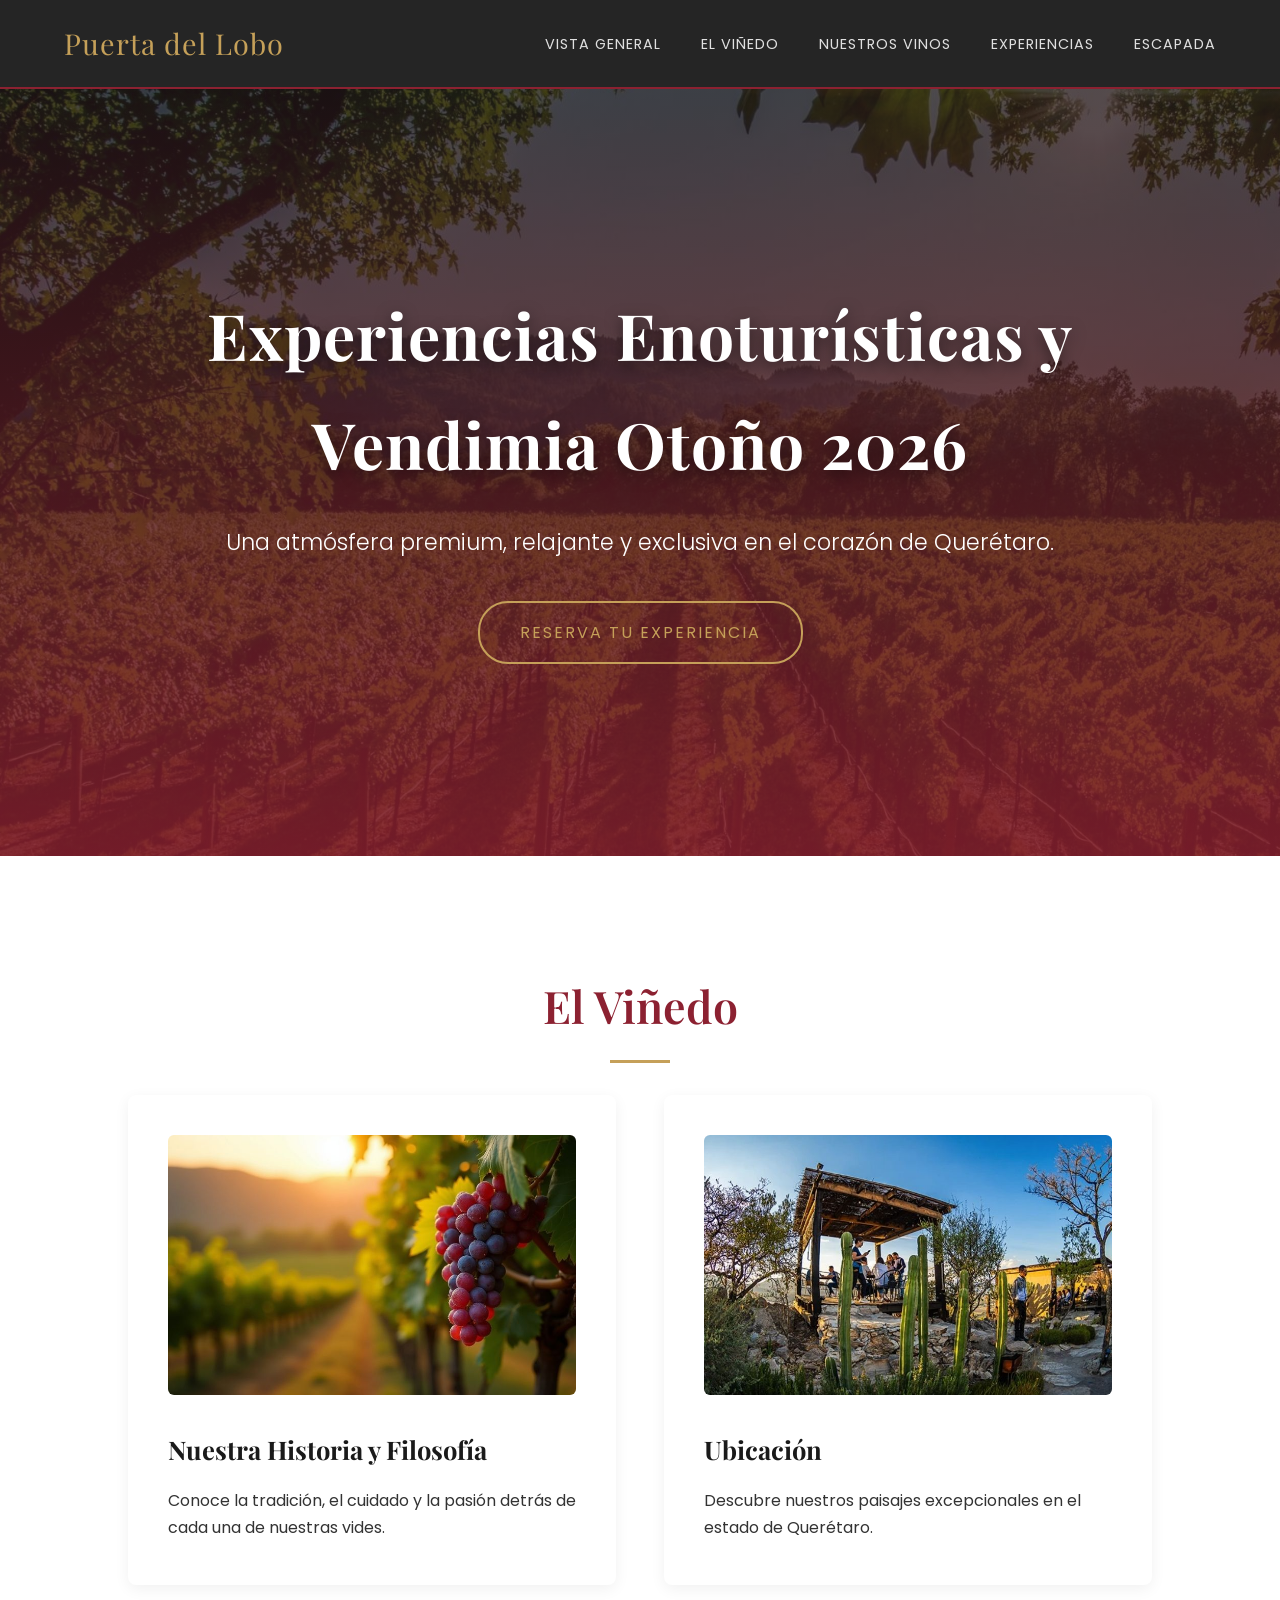
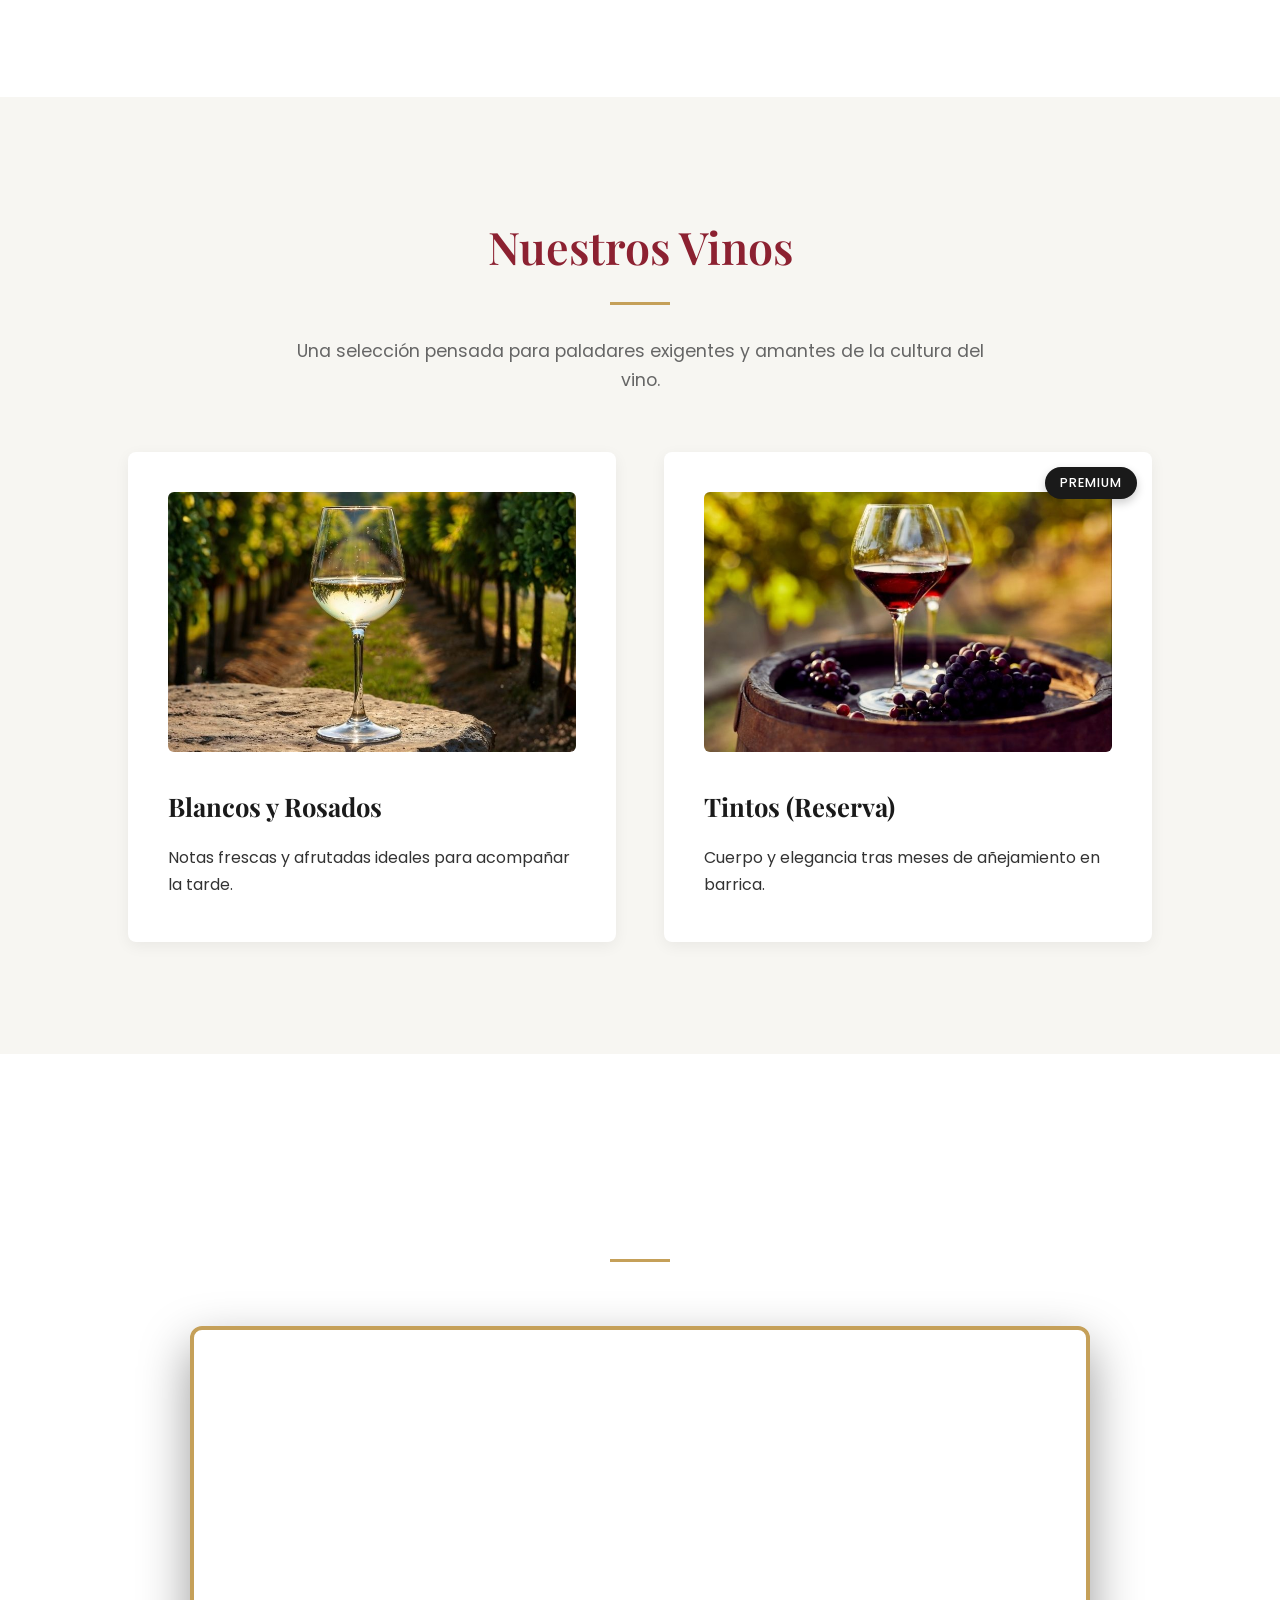
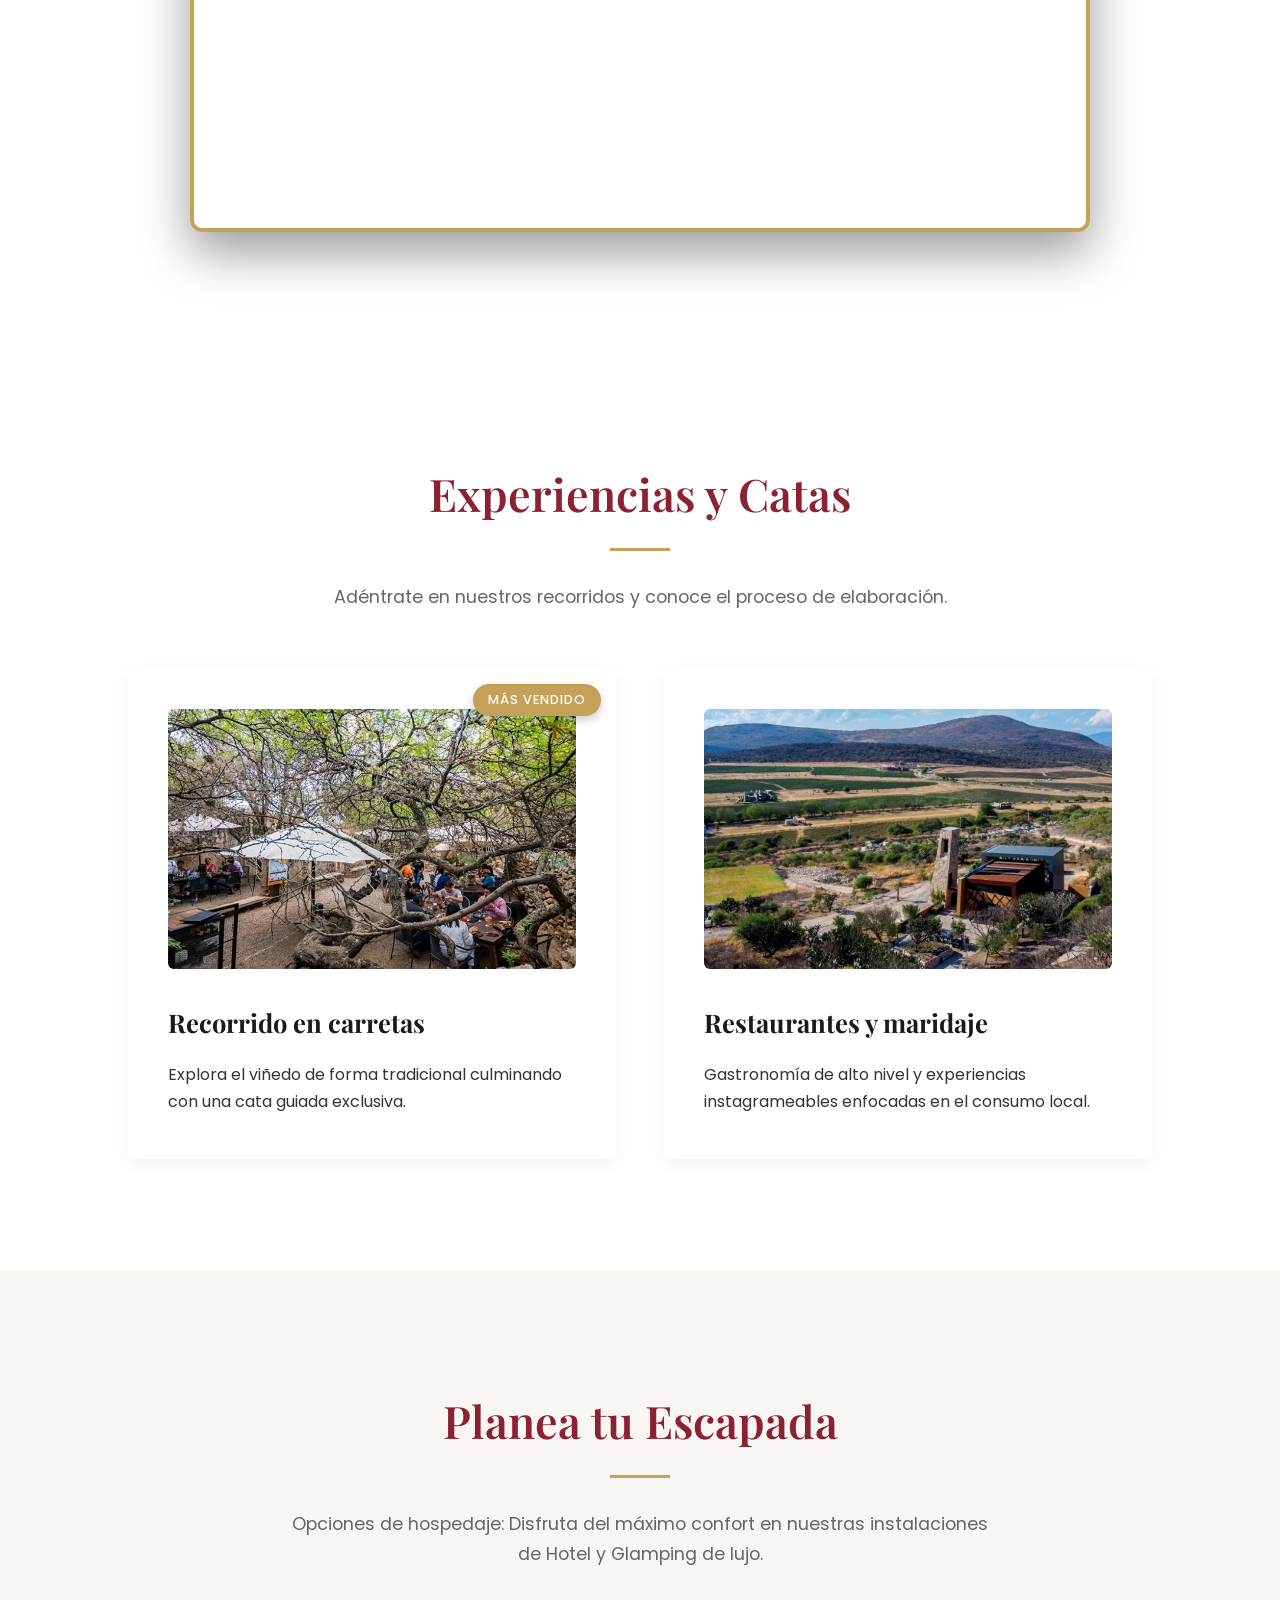
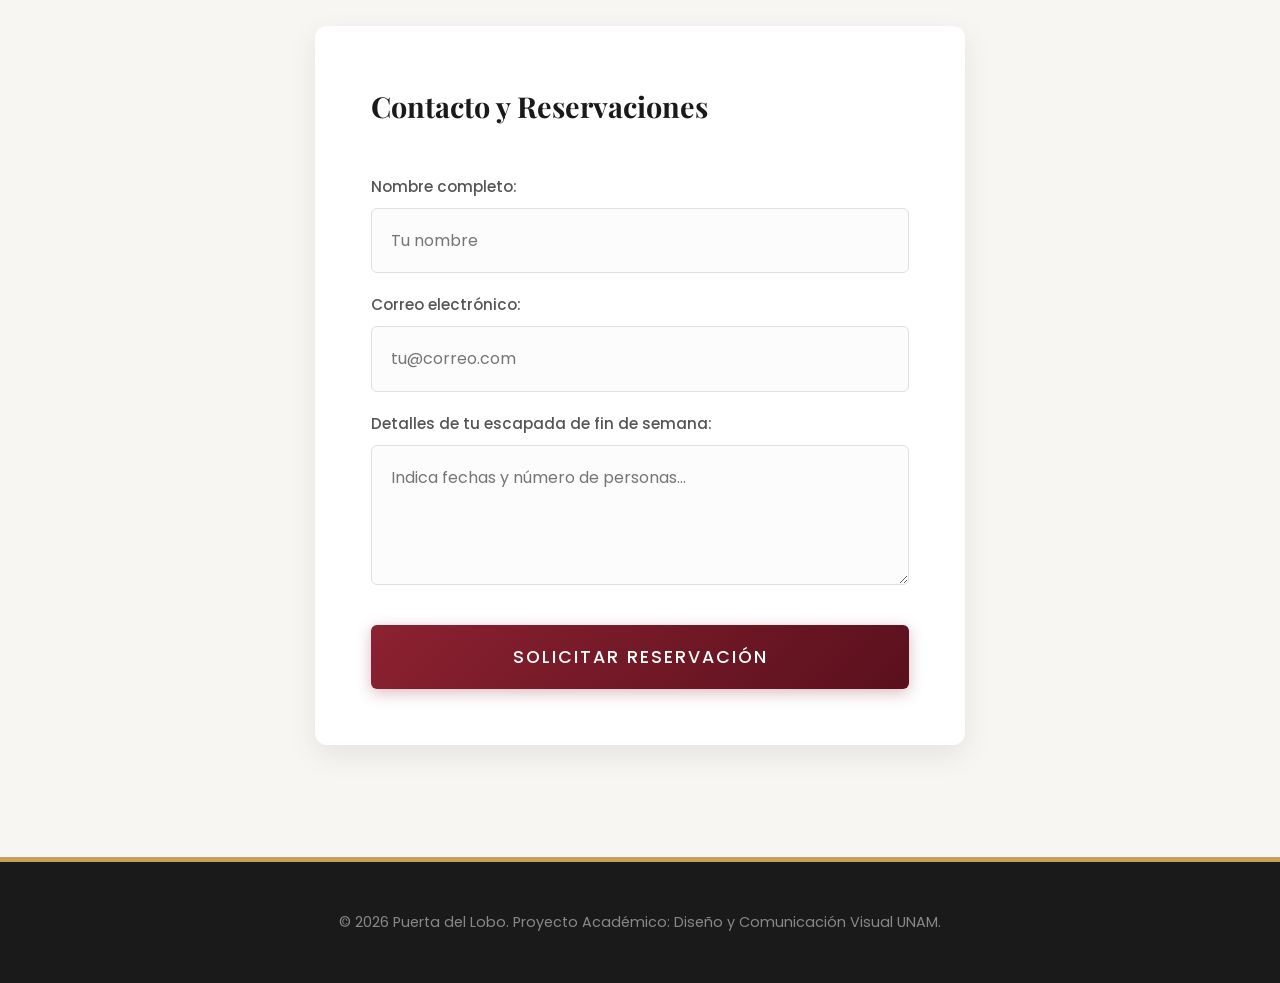
==== index.html @ 381a9565 "Add files via upload" ====
<!DOCTYPE html>
<html lang="es">
<head>
    <meta charset="UTF-8">
    <meta name="viewport" content="width=device-width, initial-scale=1.0">
    <meta name="generator" content="Adobe Dreamweaver">
    <title>Puerta del Lobo | Experiencias Enoturísticas Otoño 2026</title>
    <link href="https://fonts.googleapis.com/css2?family=Playfair+Display:ital,wght@0,400;0,600;1,400&family=Poppins:wght@300;400;500&display=swap" rel="stylesheet">
    <link rel="stylesheet" href="estilos.css">
</head>
<body>

    <header>
        <div class="logo">Puerta del Lobo</div>
        <nav>
            <ul>
                <li><a href="#inicio">Vista General</a></li>
                <li><a href="#vinedo">El Viñedo</a></li>
                <li><a href="#vinos">Nuestros Vinos</a></li>
                <li><a href="#experiencias">Experiencias</a></li>
                <li><a href="#escapada">Escapada</a></li>
            </ul>
        </nav>
    </header>

    <section id="inicio" class="hero">
        <h1>Experiencias Enoturísticas y Vendimia Otoño 2026</h1>
        <p>Una atmósfera premium, relajante y exclusiva en el corazón de Querétaro.</p>
        <a href="#escapada" class="btn-fantasma">Reserva tu experiencia</a>
    </section>

    <section id="vinedo" class="contenido">
        <h2>El Viñedo</h2>
        <div class="separador"></div>
        <div class="grid">
            <div class="card">
                <img src="img/historia.jpg" alt="Nuestra Historia" class="img-fluida">
                <h3>Nuestra Historia y Filosofía</h3>
                <p>Conoce la tradición, el cuidado y la pasión detrás de cada una de nuestras vides.</p>
            </div>
            <div class="card">
                <img src="img/ubicacion.jpg" alt="Ubicación" class="img-fluida">
                <h3>Ubicación</h3>
                <p>Descubre nuestros paisajes excepcionales en el estado de Querétaro.</p>
            </div>
        </div>
    </section>

    <section id="vinos" class="contenido bg-gris">
        <h2>Nuestros Vinos</h2>
        <div class="separador"></div>
        <p>Una selección pensada para paladares exigentes y amantes de la cultura del vino.</p>
        <div class="grid">
            <div class="card">
                <img src="img/blancos.jpg" alt="Vinos Blancos y Rosados" class="img-fluida">
                <h3>Blancos y Rosados</h3>
                <p>Notas frescas y afrutadas ideales para acompañar la tarde.</p>
            </div>
            <div class="card">
                <span class="badge">Premium</span>
                <img src="img/tintos.jpg" alt="Copa de Vino Tinto Reserva" class="img-fluida">
                <h3>Tintos (Reserva)</h3>
                <p>Cuerpo y elegancia tras meses de añejamiento en barrica.</p>
            </div>
        </div>
    </section>

    <!-- NUEVO BLOQUE: VIDEO HERO INMERSIVO -->
    <section class="video-hero">
        <h2>Vive la magia de la vendimia</h2>
        <div class="separador"></div>
        
        <div class="video-container">
           <iframe src="https://www.youtube.com/embed/1Vy51hjsHgo?autoplay=1&mute=1&loop=1&playlist=1Vy51hjsHgo" title="Puerta de Lobo Bodega del Año 2025" allow="accelerometer; autoplay; clipboard-write; encrypted-media; gyroscope; picture-in-picture" allowfullscreen></iframe>
		</div>
    </section>

    <section id="experiencias" class="contenido">
        <h2>Experiencias y Catas</h2>
        <div class="separador"></div>
        <p>Adéntrate en nuestros recorridos y conoce el proceso de elaboración.</p>
        
        <div class="grid">
            <div class="card">
                <span class="badge badge-oro">Más vendido</span>
                <img src="img/carretas.jpg" alt="Recorrido en carretas" class="img-fluida">
                <h3>Recorrido en carretas</h3>
                <p>Explora el viñedo de forma tradicional culminando con una cata guiada exclusiva.</p>
            </div>
            <div class="card">
                <img src="img/restaurante.jpg" alt="Restaurantes y maridaje" class="img-fluida">
                <h3>Restaurantes y maridaje</h3>
                <p>Gastronomía de alto nivel y experiencias instagrameables enfocadas en el consumo local.</p>
            </div>
        </div>
    </section>

    <section id="escapada" class="contenido bg-gris">
        <h2>Planea tu Escapada</h2>
        <div class="separador"></div>
        <p>Opciones de hospedaje: Disfruta del máximo confort en nuestras instalaciones de Hotel y Glamping de lujo.</p>
        
        <form action="#" method="post" class="formulario">
            <h3>Contacto y Reservaciones</h3>
            <label for="nombre">Nombre completo:</label>
            <input type="text" id="nombre" name="nombre" placeholder="Tu nombre">
            
            <label for="email">Correo electrónico:</label>
            <input type="email" id="email" name="email" placeholder="tu@correo.com">
            
            <label for="mensaje">Detalles de tu escapada de fin de semana:</label>
            <textarea id="mensaje" name="mensaje" rows="4" placeholder="Indica fechas y número de personas..."></textarea>
            
            <button type="submit">Solicitar Reservación</button>
        </form>
    </section>

    <footer>
        <p>&copy; 2026 Puerta del Lobo. Proyecto Académico: Diseño y Comunicación Visual UNAM.</p>
    </footer>

</body>
</html>
---- estilos.css ----
* {
    margin: 0;
    padding: 0;
    box-sizing: border-box;
    font-family: 'Poppins', sans-serif;
}

body {
    color: #333;
    line-height: 1.7;
    background-color: #ffffff;
}

h1, h2, h3, .logo {
    font-family: 'Playfair Display', serif;
}

header {
    background-color: rgba(26, 26, 26, 0.95);
    backdrop-filter: blur(5px);
    color: white;
    padding: 1.2rem 5%;
    display: flex;
    justify-content: space-between;
    align-items: center;
    position: sticky;
    top: 0;
    z-index: 100;
    border-bottom: 2px solid #8c2131;
}

header .logo {
    font-size: 1.8rem;
    color: #c5a059;
    letter-spacing: 1px;
}

nav ul {
    list-style: none;
    display: flex;
    gap: 2.5rem;
}

nav ul li a {
    color: #e0e0e0;
    text-decoration: none;
    font-size: 0.9rem;
    text-transform: uppercase;
    letter-spacing: 1px;
    transition: color 0.3s;
}

nav ul li a:hover {
    color: #c5a059;
}

.contenido {
    padding: 7rem 10%;
    text-align: center;
}

.bg-gris {
    background-color: #f7f6f2;
}

h2 {
    color: #8c2131;
    font-size: 2.8rem;
    font-weight: 600;
}

.separador {
    width: 60px;
    height: 3px;
    background-color: #c5a059;
    margin: 1rem auto 2rem auto;
}

.contenido > p {
    font-size: 1.1rem;
    color: #666;
    max-width: 700px;
    margin: 0 auto 3.5rem auto;
}

.grid {
    display: flex;
    gap: 3rem;
    justify-content: center;
    flex-wrap: wrap;
}

.card {
    background: white;
    padding: 2.5rem;
    border-radius: 8px;
    box-shadow: 0 4px 15px rgba(0,0,0,0.06);
    flex: 1;
    min-width: 320px;
    text-align: left;
    position: relative;
    transition: transform 0.4s cubic-bezier(0.175, 0.885, 0.32, 1.275), box-shadow 0.4s ease;
    border-bottom: 4px solid transparent;
}

.card:hover {
    transform: translateY(-10px);
    box-shadow: 0 20px 40px rgba(140, 33, 49, 0.12);
    border-bottom: 4px solid #8c2131;
}

.card h3 {
    color: #1a1a1a;
    margin-bottom: 1rem;
    font-size: 1.6rem;
}

.badge {
    position: absolute;
    top: 15px;
    right: 15px;
    background-color: #1a1a1a;
    color: white;
    padding: 5px 15px;
    border-radius: 20px;
    font-size: 0.8rem;
    font-weight: 500;
    text-transform: uppercase;
    letter-spacing: 1px;
    z-index: 10;
    box-shadow: 0 4px 10px rgba(0,0,0,0.2);
}

.badge-oro {
    background-color: #c5a059;
}

.formulario {
    max-width: 650px;
    margin: 0 auto;
    display: flex;
    flex-direction: column;
    text-align: left;
    background: white;
    padding: 3.5rem;
    border-radius: 12px;
    box-shadow: 0 10px 30px rgba(0,0,0,0.08);
}

.formulario h3 {
    margin-bottom: 1.5rem;
    color: #1a1a1a;
    font-size: 1.8rem;
}

.formulario label {
    margin-top: 1.2rem;
    font-size: 0.95rem;
    color: #555;
    font-weight: 500;
}

.formulario input, .formulario textarea {
    width: 100%;
    padding: 1.2rem;
    margin-top: 0.5rem;
    border: 1px solid #e0e0e0;
    border-radius: 6px;
    font-size: 1rem;
    background-color: #fcfcfc;
    transition: border-color 0.3s, box-shadow 0.3s;
}

.formulario input:focus, .formulario textarea:focus {
    outline: none;
    border-color: #c5a059;
    box-shadow: 0 0 0 3px rgba(197, 160, 89, 0.2);
}

.formulario button {
    margin-top: 2.5rem;
    padding: 1.2rem;
    background: linear-gradient(135deg, #8c2131 0%, #5a101d 100%);
    color: white;
    border: none;
    border-radius: 6px;
    cursor: pointer;
    font-size: 1.1rem;
    font-weight: 500;
    text-transform: uppercase;
    letter-spacing: 2px;
    transition: transform 0.3s, box-shadow 0.3s;
    box-shadow: 0 4px 15px rgba(140, 33, 49, 0.3);
}

.formulario button:hover {
    transform: translateY(-2px);
    box-shadow: 0 8px 25px rgba(140, 33, 49, 0.5);
}

footer {
    background-color: #1a1a1a;
    color: #888;
    text-align: center;
    padding: 3rem;
    font-size: 0.9rem;
    border-top: 5px solid #c5a059;
}

/* --- HERO INICIO --- */
.hero {
    background-image: linear-gradient(rgba(26, 26, 26, 0.6), rgba(140, 33, 49, 0.85)), url('img/hero.jpg');
    background-size: cover;
    background-position: center;
    background-attachment: fixed; 
    color: white;
    padding: 12rem 10%;
    text-align: center;
}

.hero h1 {
    font-size: 4rem;
    margin-bottom: 1.5rem;
    letter-spacing: 1px;
    text-shadow: 0 5px 15px rgba(0,0,0,0.5);
}

.hero p {
    font-size: 1.4rem;
    font-weight: 300;
    margin-bottom: 2.5rem;
}

.btn-fantasma {
    display: inline-block;
    padding: 1rem 2.5rem;
    border: 2px solid #c5a059;
    color: #c5a059;
    text-decoration: none;
    text-transform: uppercase;
    letter-spacing: 2px;
    border-radius: 30px;
    transition: background-color 0.3s, color 0.3s;
}

.btn-fantasma:hover {
    background-color: #c5a059;
    color: #1a1a1a;
}

.img-fluida {
    width: 100%;
    height: 260px;
    object-fit: cover;
    border-radius: 6px;
    margin-bottom: 1.5rem;
}

/* --- NUEVO: VIDEO HERO --- */
.video-hero {
    background: linear-gradient(rgba(26, 26, 26, 0.85), rgba(26, 26, 26, 0.95)), url('img/historia.jpg');
    background-size: cover;
    background-position: center;
    background-attachment: fixed;
    padding: 7rem 5%;
    text-align: center;
}

.video-hero h2 {
    color: white;
}

.video-hero .separador {
    margin-bottom: 4rem;
}

.video-container {
    margin: 0 auto;
    max-width: 900px;
    aspect-ratio: 16 / 9;
    box-shadow: 0 20px 50px rgba(0,0,0,0.4);
    border-radius: 12px;
    overflow: hidden;
    border: 4px solid #c5a059; /* Marco dorado para resaltar */
}

.video-container iframe,
.video-container video {
    width: 100%;
    height: 100%;
    border: none;
    object-fit: cover;
    display: block;
}
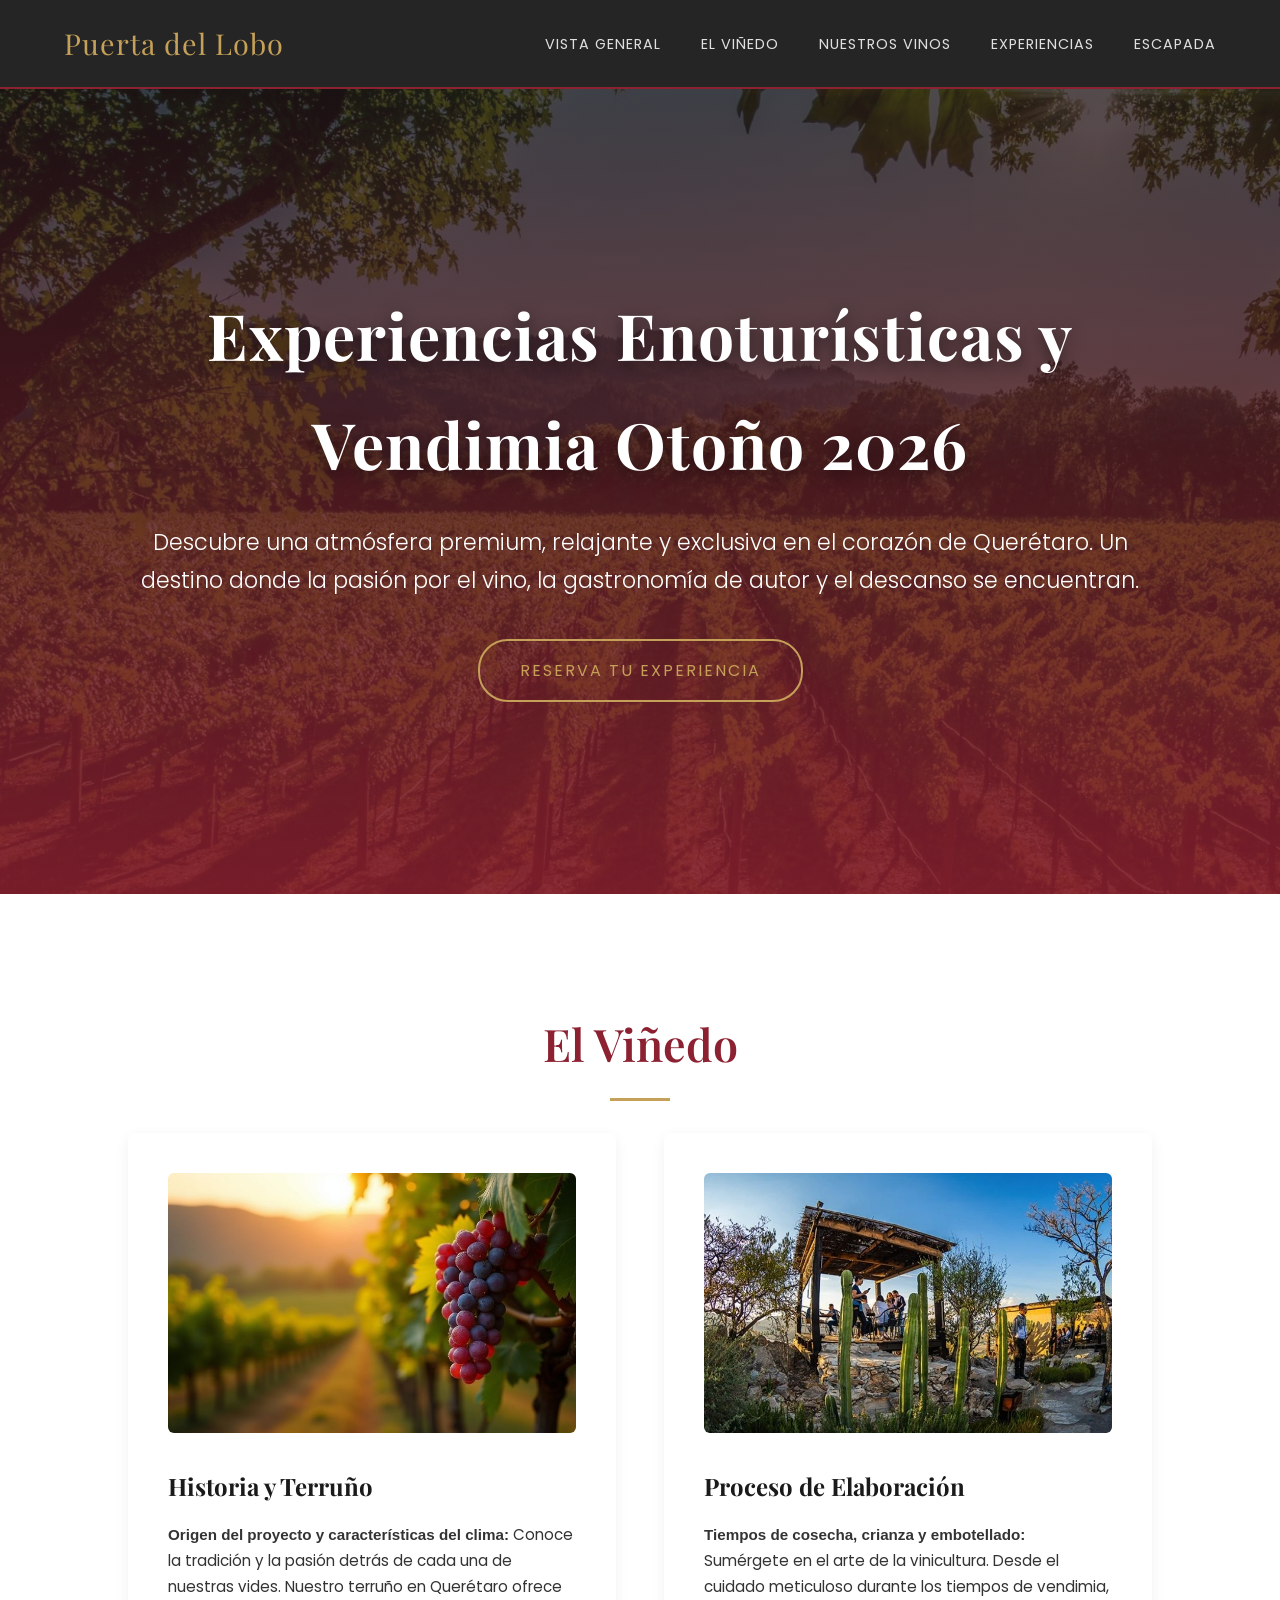
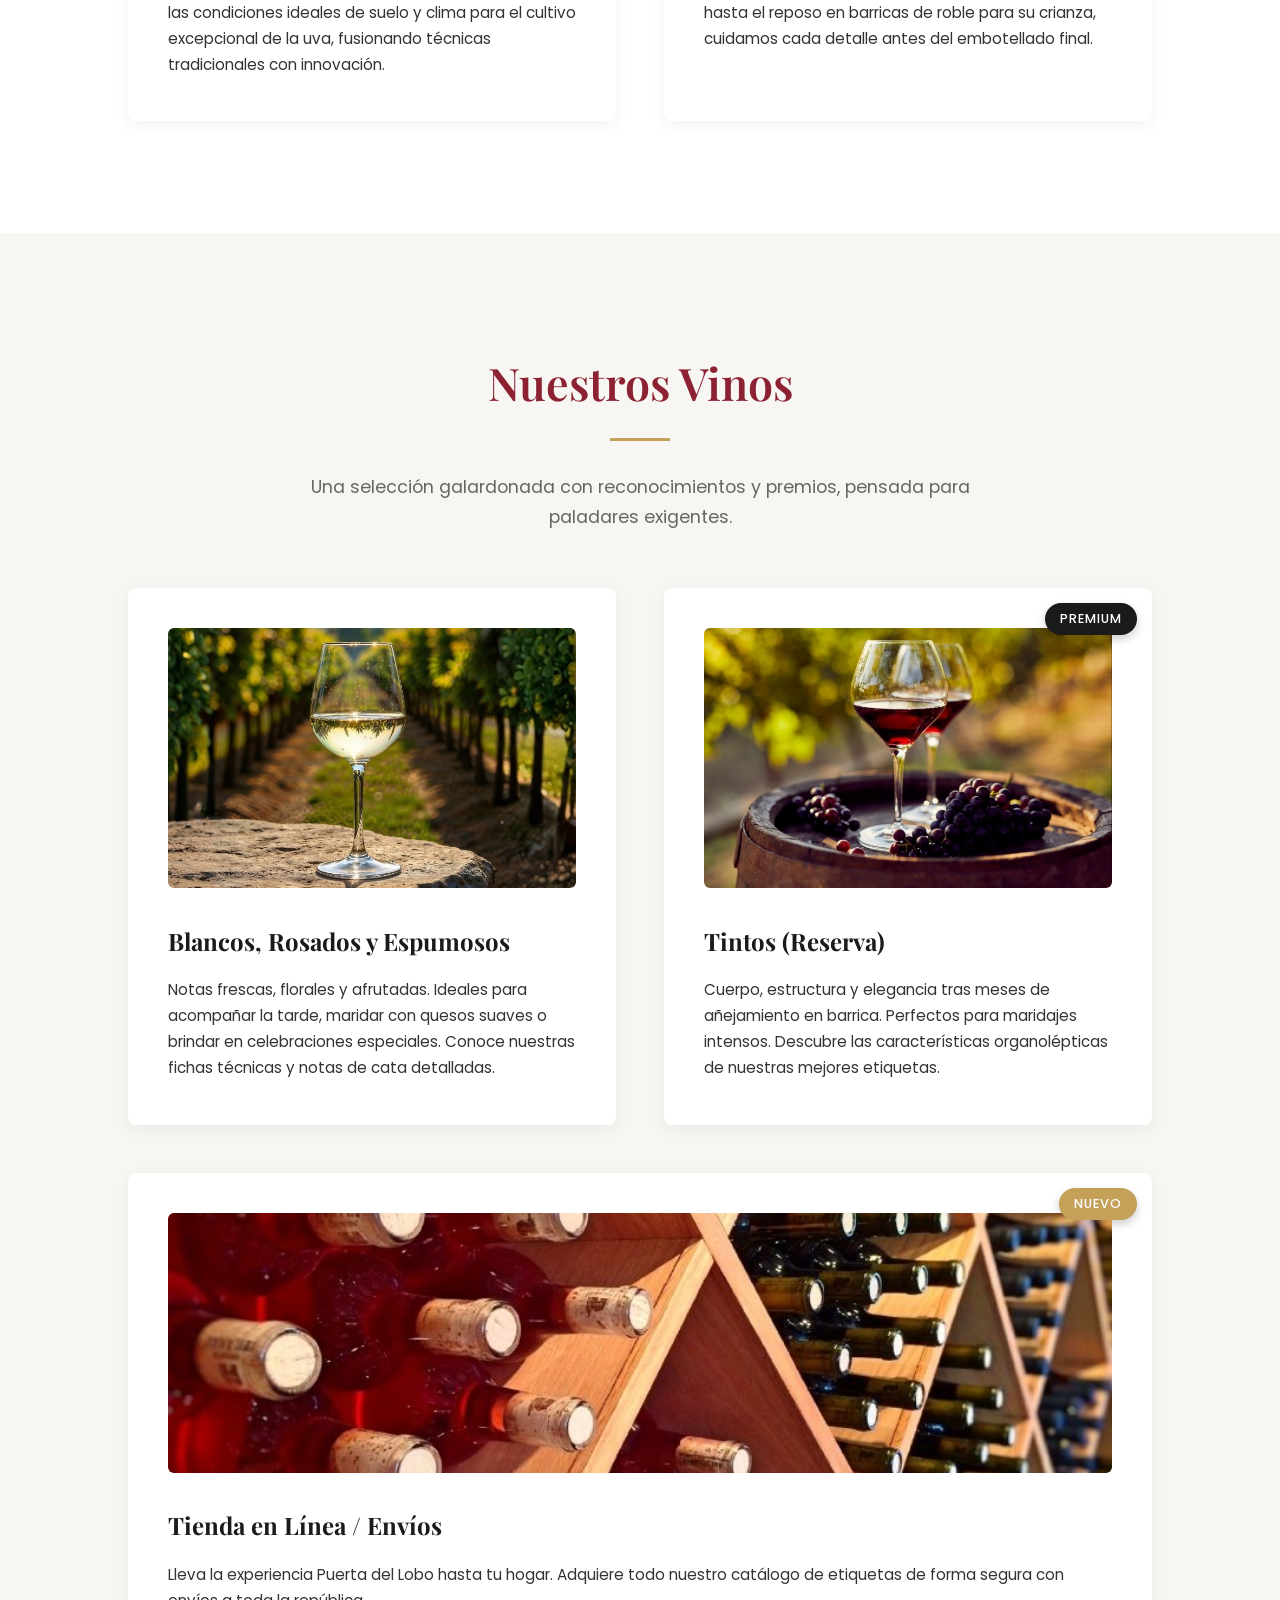
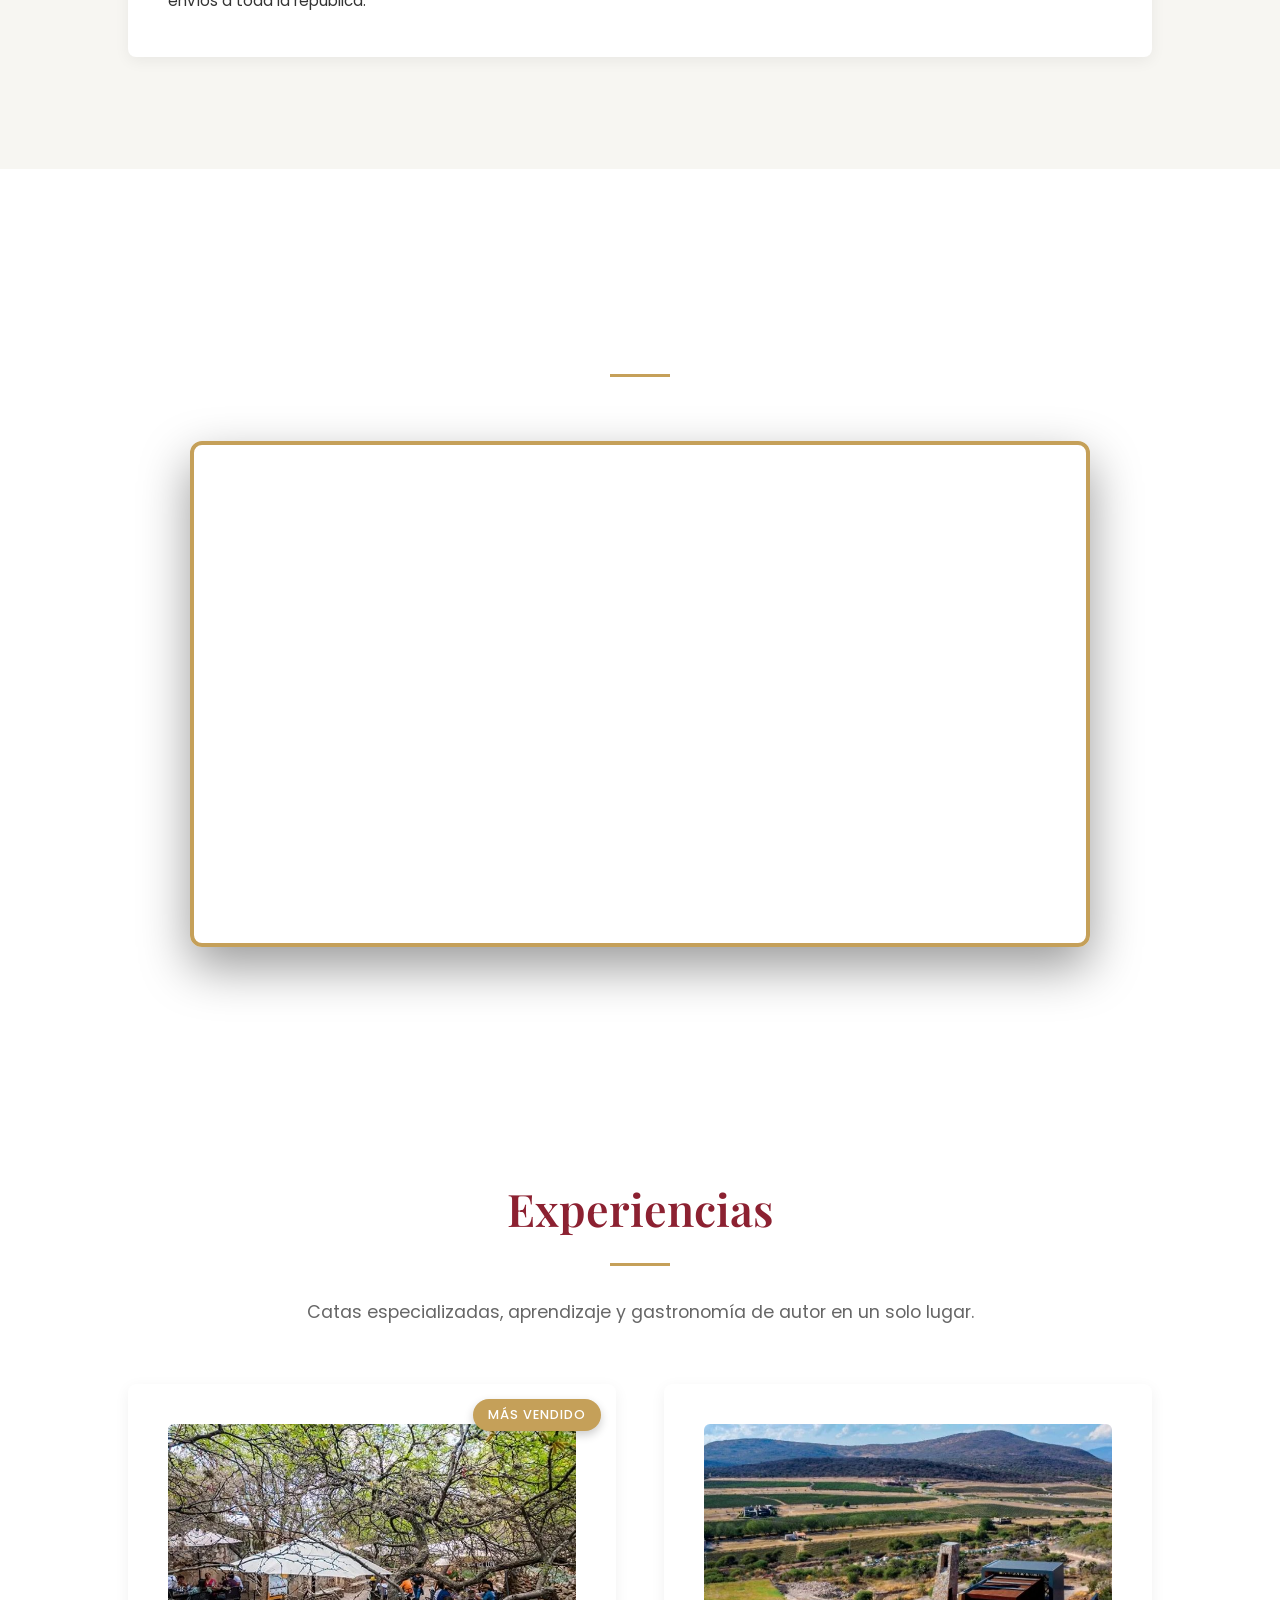
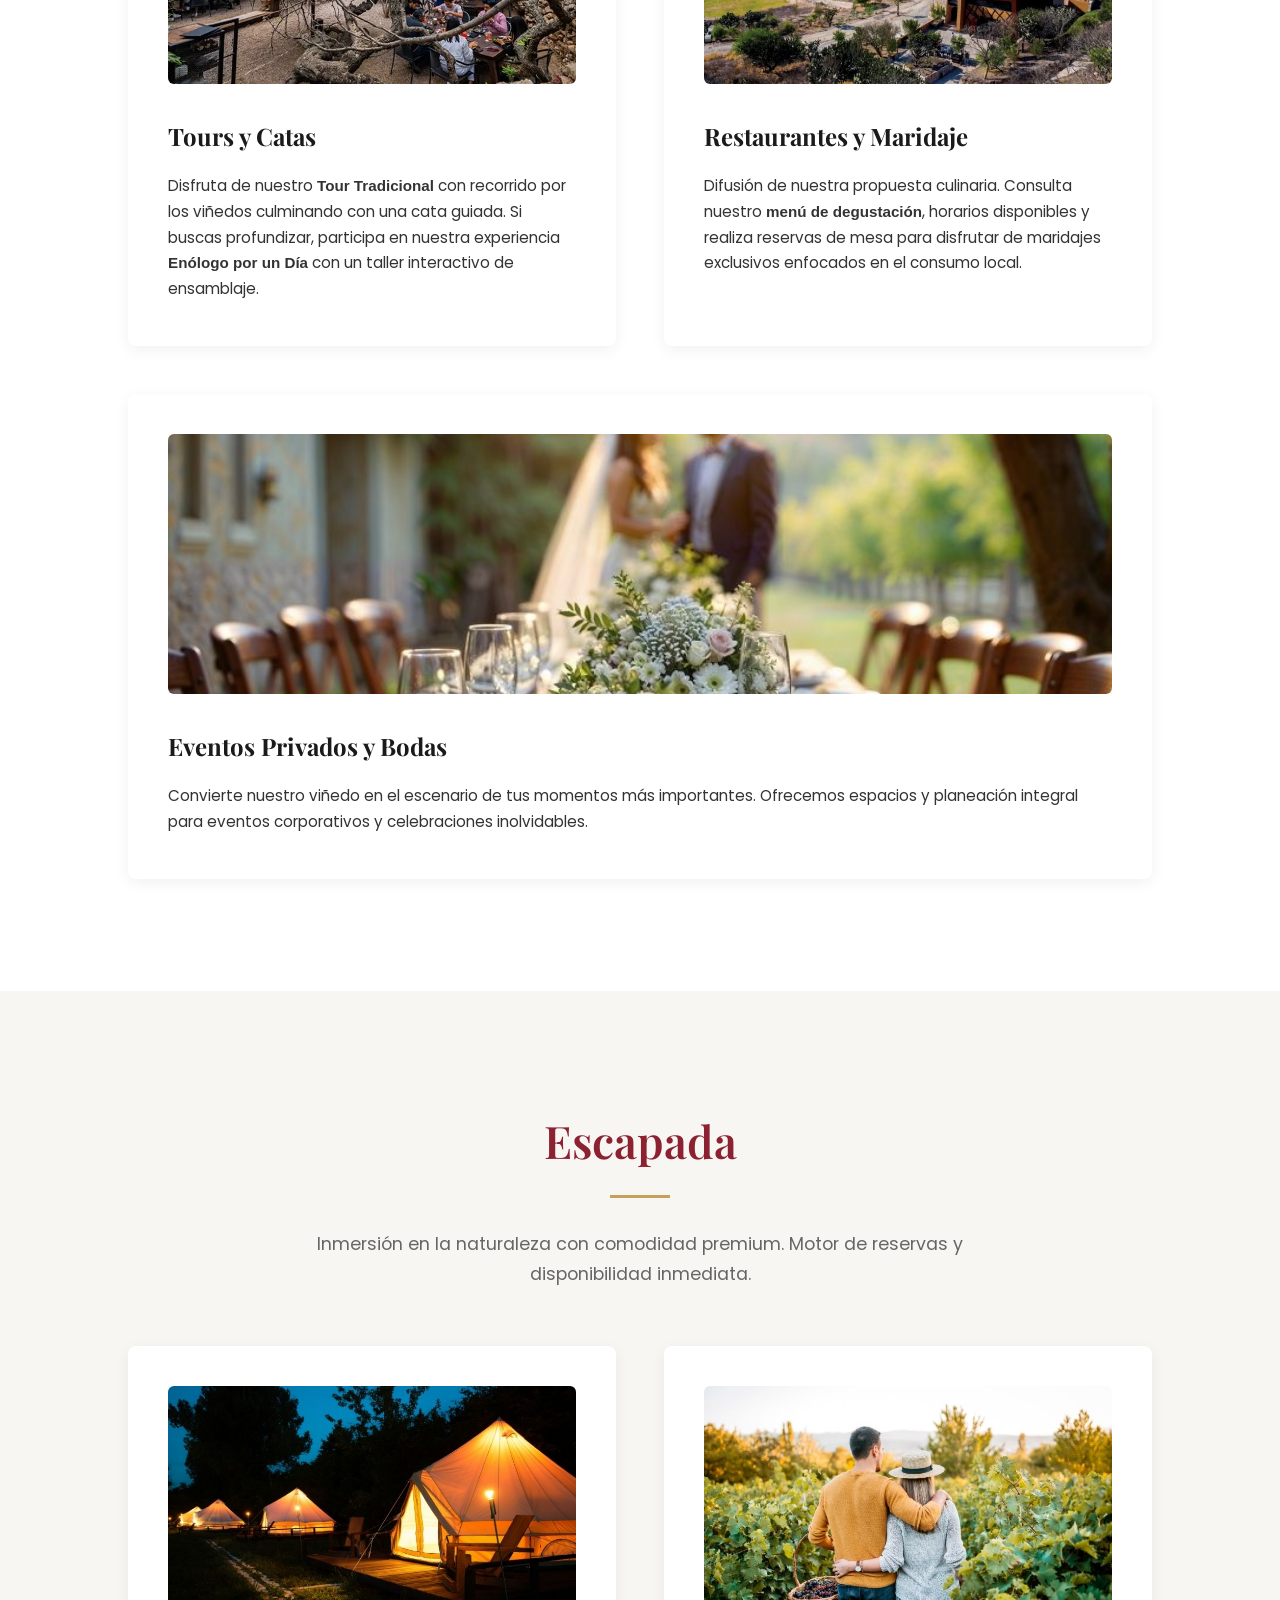
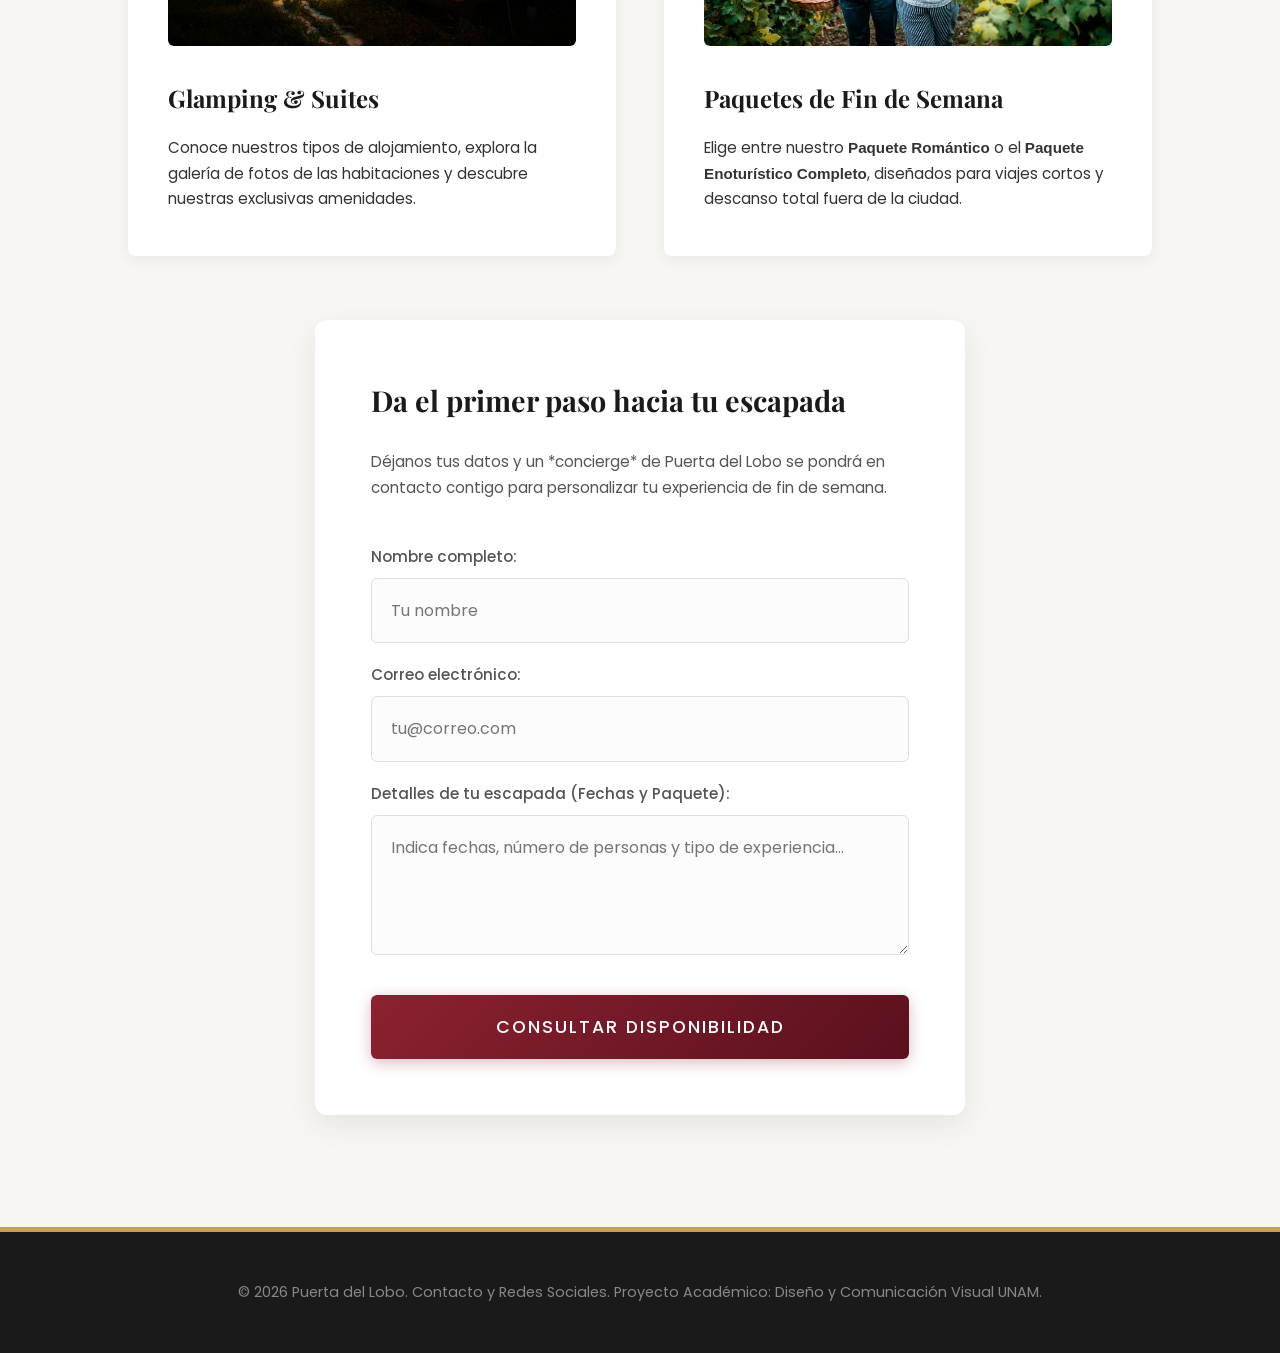
==== commit d11f7b7d: "Add files via upload" ====
--- a/index.html
+++ b/index.html
@@ -10,6 +10,7 @@
 </head>
 <body>
 
+    <!-- NODO 1: VISTA GENERAL -->
     <header>
         <div class="logo">Puerta del Lobo</div>
         <nav>
@@ -25,47 +26,56 @@
 
     <section id="inicio" class="hero">
         <h1>Experiencias Enoturísticas y Vendimia Otoño 2026</h1>
-        <p>Una atmósfera premium, relajante y exclusiva en el corazón de Querétaro.</p>
+        <p>Descubre una atmósfera premium, relajante y exclusiva en el corazón de Querétaro. Un destino donde la pasión por el vino, la gastronomía de autor y el descanso se encuentran.</p>
         <a href="#escapada" class="btn-fantasma">Reserva tu experiencia</a>
     </section>
 
+    <!-- NODO 2: EL VIÑEDO -->
     <section id="vinedo" class="contenido">
         <h2>El Viñedo</h2>
         <div class="separador"></div>
         <div class="grid">
             <div class="card">
-                <img src="img/historia.jpg" alt="Nuestra Historia" class="img-fluida">
-                <h3>Nuestra Historia y Filosofía</h3>
-                <p>Conoce la tradición, el cuidado y la pasión detrás de cada una de nuestras vides.</p>
+                <img src="img/historia.jpg" alt="Historia y Terruño" class="img-fluida">
+                <h3>Historia y Terruño</h3>
+                <p><strong>Origen del proyecto y características del clima:</strong> Conoce la tradición y la pasión detrás de cada una de nuestras vides. Nuestro terruño en Querétaro ofrece las condiciones ideales de suelo y clima para el cultivo excepcional de la uva, fusionando técnicas tradicionales con innovación.</p>
             </div>
             <div class="card">
-                <img src="img/ubicacion.jpg" alt="Ubicación" class="img-fluida">
-                <h3>Ubicación</h3>
-                <p>Descubre nuestros paisajes excepcionales en el estado de Querétaro.</p>
+                <img src="img/ubicacion.jpg" alt="Proceso de Elaboración" class="img-fluida">
+                <h3>Proceso de Elaboración</h3>
+                <p><strong>Tiempos de cosecha, crianza y embotellado:</strong> Sumérgete en el arte de la vinicultura. Desde el cuidado meticuloso durante los tiempos de vendimia, hasta el reposo en barricas de roble para su crianza, cuidamos cada detalle antes del embotellado final.</p>
             </div>
         </div>
     </section>
 
+    <!-- NODO 3: NUESTROS VINOS -->
     <section id="vinos" class="contenido bg-gris">
         <h2>Nuestros Vinos</h2>
         <div class="separador"></div>
-        <p>Una selección pensada para paladares exigentes y amantes de la cultura del vino.</p>
+        <p>Una selección galardonada con reconocimientos y premios, pensada para paladares exigentes.</p>
         <div class="grid">
             <div class="card">
                 <img src="img/blancos.jpg" alt="Vinos Blancos y Rosados" class="img-fluida">
-                <h3>Blancos y Rosados</h3>
-                <p>Notas frescas y afrutadas ideales para acompañar la tarde.</p>
+                <h3>Blancos, Rosados y Espumosos</h3>
+                <p>Notas frescas, florales y afrutadas. Ideales para acompañar la tarde, maridar con quesos suaves o brindar en celebraciones especiales. Conoce nuestras fichas técnicas y notas de cata detalladas.</p>
             </div>
             <div class="card">
                 <span class="badge">Premium</span>
                 <img src="img/tintos.jpg" alt="Copa de Vino Tinto Reserva" class="img-fluida">
                 <h3>Tintos (Reserva)</h3>
-                <p>Cuerpo y elegancia tras meses de añejamiento en barrica.</p>
+                <p>Cuerpo, estructura y elegancia tras meses de añejamiento en barrica. Perfectos para maridajes intensos. Descubre las características organolépticas de nuestras mejores etiquetas.</p>
+            </div>
+            <div class="card">
+                <span class="badge badge-oro">Nuevo</span>
+            
+                <img src="img/tienda.jpg" alt="Tienda en Línea" class="img-fluida">
+                <h3>Tienda en Línea / Envíos</h3>
+                <p>Lleva la experiencia Puerta del Lobo hasta tu hogar. Adquiere todo nuestro catálogo de etiquetas de forma segura con envíos a toda la república.</p>
             </div>
         </div>
     </section>
 
-    <!-- NUEVO BLOQUE: VIDEO HERO INMERSIVO -->
+    <!-- VIDEO HERO INMERSIVO -->
     <section class="video-hero">
         <h2>Vive la magia de la vendimia</h2>
         <div class="separador"></div>
@@ -75,48 +85,73 @@
 		</div>
     </section>
 
+    <!-- NODO 4: EXPERIENCIAS -->
     <section id="experiencias" class="contenido">
-        <h2>Experiencias y Catas</h2>
+        <h2>Experiencias</h2>
         <div class="separador"></div>
-        <p>Adéntrate en nuestros recorridos y conoce el proceso de elaboración.</p>
+        <p>Catas especializadas, aprendizaje y gastronomía de autor en un solo lugar.</p>
         
         <div class="grid">
             <div class="card">
                 <span class="badge badge-oro">Más vendido</span>
-                <img src="img/carretas.jpg" alt="Recorrido en carretas" class="img-fluida">
-                <h3>Recorrido en carretas</h3>
-                <p>Explora el viñedo de forma tradicional culminando con una cata guiada exclusiva.</p>
+                <img src="img/carretas.jpg" alt="Tours y Catas" class="img-fluida">
+                <h3>Tours y Catas</h3>
+                <p>Disfruta de nuestro <strong>Tour Tradicional</strong> con recorrido por los viñedos culminando con una cata guiada. Si buscas profundizar, participa en nuestra experiencia <strong>Enólogo por un Día</strong> con un taller interactivo de ensamblaje.</p>
             </div>
             <div class="card">
                 <img src="img/restaurante.jpg" alt="Restaurantes y maridaje" class="img-fluida">
-                <h3>Restaurantes y maridaje</h3>
-                <p>Gastronomía de alto nivel y experiencias instagrameables enfocadas en el consumo local.</p>
+                <h3>Restaurantes y Maridaje</h3>
+                <p>Difusión de nuestra propuesta culinaria. Consulta nuestro <strong>menú de degustación</strong>, horarios disponibles y realiza reservas de mesa para disfrutar de maridajes exclusivos enfocados en el consumo local.</p>
+            </div>
+            <div class="card">
+              
+                <img src="img/bodas.jpg" alt="Eventos Privados y Bodas" class="img-fluida">
+                <h3>Eventos Privados y Bodas</h3>
+                <p>Convierte nuestro viñedo en el escenario de tus momentos más importantes. Ofrecemos espacios y planeación integral para eventos corporativos y celebraciones inolvidables.</p>
             </div>
         </div>
     </section>
 
+    <!-- NODO 5: ESCAPADA -->
     <section id="escapada" class="contenido bg-gris">
-        <h2>Planea tu Escapada</h2>
+        <h2>Escapada</h2>
         <div class="separador"></div>
-        <p>Opciones de hospedaje: Disfruta del máximo confort en nuestras instalaciones de Hotel y Glamping de lujo.</p>
+        <p>Inmersión en la naturaleza con comodidad premium. Motor de reservas y disponibilidad inmediata.</p>
         
-        <form action="#" method="post" class="formulario">
-            <h3>Contacto y Reservaciones</h3>
+        <div class="grid">
+             <div class="card">
+            
+                <img src="img/glamping.jpg" alt="Glamping & Suites" class="img-fluida">
+                <h3>Glamping & Suites</h3>
+                <p>Conoce nuestros tipos de alojamiento, explora la galería de fotos de las habitaciones y descubre nuestras exclusivas amenidades.</p>
+            </div>
+            <div class="card">
+             
+                <img src="img/paquetes.jpg" alt="Paquetes de Fin de Semana" class="img-fluida">
+                <h3>Paquetes de Fin de Semana</h3>
+                <p>Elige entre nuestro <strong>Paquete Romántico</strong> o el <strong>Paquete Enoturístico Completo</strong>, diseñados para viajes cortos y descanso total fuera de la ciudad.</p>
+            </div>
+        </div>
+
+     <form action="#" method="post" class="formulario" style="margin-top: 4rem;">
+            <h3>Da el primer paso hacia tu escapada</h3>
+            <p style="margin-bottom: 1.5rem; color: #555; font-size: 0.95rem;">Déjanos tus datos y un *concierge* de Puerta del Lobo se pondrá en contacto contigo para personalizar tu experiencia de fin de semana.</p>
+            
             <label for="nombre">Nombre completo:</label>
             <input type="text" id="nombre" name="nombre" placeholder="Tu nombre">
             
             <label for="email">Correo electrónico:</label>
             <input type="email" id="email" name="email" placeholder="tu@correo.com">
             
-            <label for="mensaje">Detalles de tu escapada de fin de semana:</label>
-            <textarea id="mensaje" name="mensaje" rows="4" placeholder="Indica fechas y número de personas..."></textarea>
+            <label for="mensaje">Detalles de tu escapada (Fechas y Paquete):</label>
+            <textarea id="mensaje" name="mensaje" rows="4" placeholder="Indica fechas, número de personas y tipo de experiencia..."></textarea>
             
-            <button type="submit">Solicitar Reservación</button>
+            <button type="submit">Consultar Disponibilidad</button>
         </form>
     </section>
 
     <footer>
-        <p>&copy; 2026 Puerta del Lobo. Proyecto Académico: Diseño y Comunicación Visual UNAM.</p>
+        <p>&copy; 2026 Puerta del Lobo. Contacto y Redes Sociales. Proyecto Académico: Diseño y Comunicación Visual UNAM.</p>
     </footer>
 
 </body>
--- a/estilos.css
+++ b/estilos.css
@@ -112,7 +112,11 @@
 .card h3 {
     color: #1a1a1a;
     margin-bottom: 1rem;
-    font-size: 1.6rem;
+    font-size: 1.5rem;
+}
+
+.card p {
+    font-size: 0.95rem;
 }
 
 .badge {
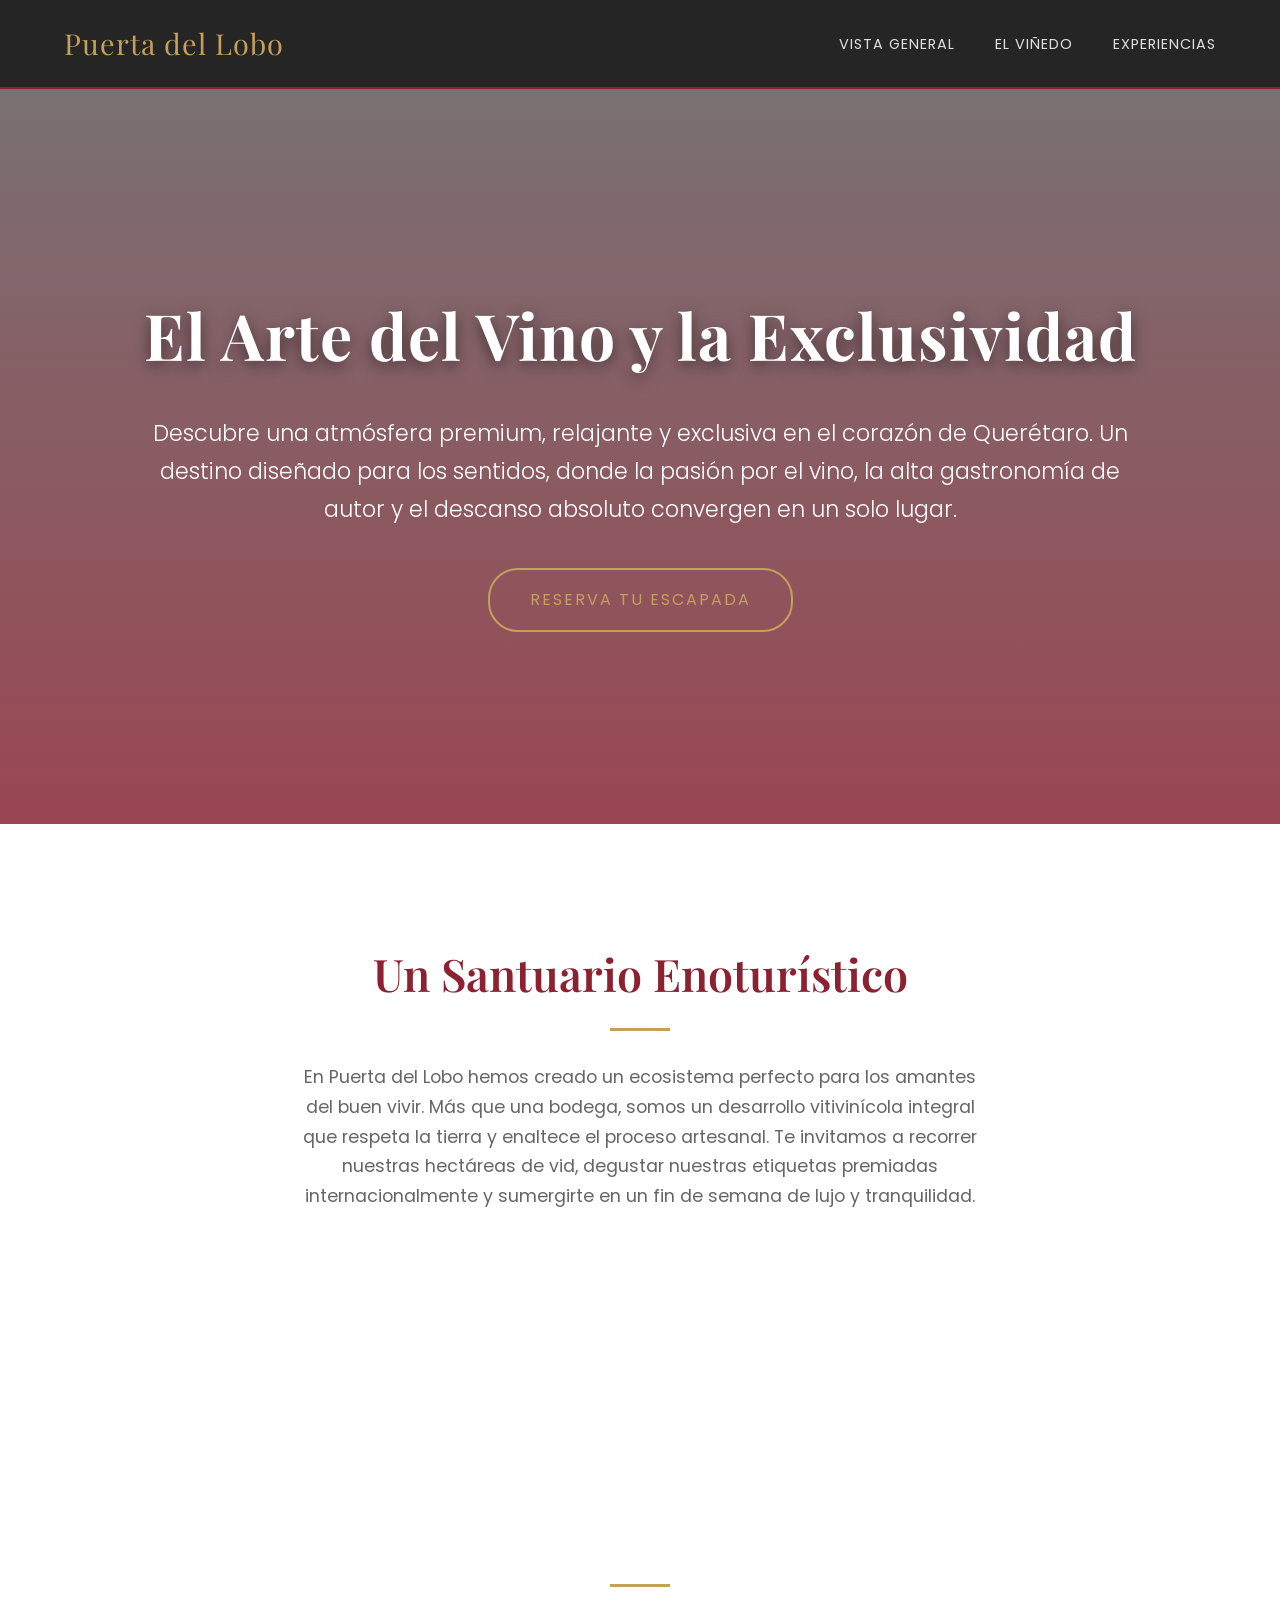
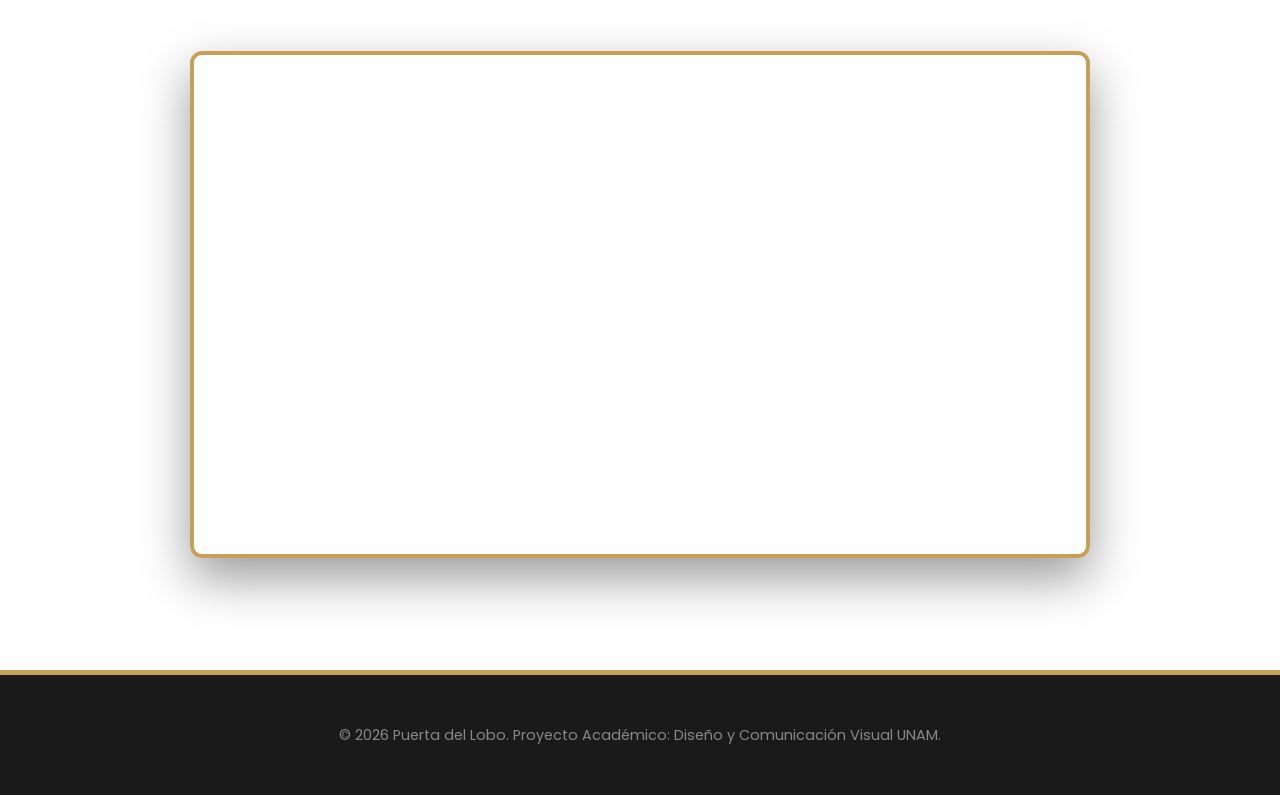
==== commit 37910c7f: "Add files via upload" ====
--- a/index.html
+++ b/index.html
@@ -1,158 +1,55 @@
+<!-- InstanceBegin template="/Templates/PlantillaMaestra.dwt" codeOutsideHTMLIsLocked="false" -->
 <!DOCTYPE html>
 <html lang="es">
 <head>
     <meta charset="UTF-8">
     <meta name="viewport" content="width=device-width, initial-scale=1.0">
     <meta name="generator" content="Adobe Dreamweaver">
+    <!-- InstanceBeginEditable name="doctitle" -->
     <title>Puerta del Lobo | Experiencias Enoturísticas Otoño 2026</title>
+    <!-- InstanceEndEditable -->
     <link href="https://fonts.googleapis.com/css2?family=Playfair+Display:ital,wght@0,400;0,600;1,400&family=Poppins:wght@300;400;500&display=swap" rel="stylesheet">
     <link rel="stylesheet" href="estilos.css">
+    <!-- InstanceBeginEditable name="head" -->
+    <!-- InstanceEndEditable -->
 </head>
 <body>
-
-    <!-- NODO 1: VISTA GENERAL -->
     <header>
         <div class="logo">Puerta del Lobo</div>
         <nav>
             <ul>
-                <li><a href="#inicio">Vista General</a></li>
-                <li><a href="#vinedo">El Viñedo</a></li>
-                <li><a href="#vinos">Nuestros Vinos</a></li>
-                <li><a href="#experiencias">Experiencias</a></li>
-                <li><a href="#escapada">Escapada</a></li>
+                <li><a href="index.html">Vista General</a></li>
+                <li><a href="vinedo.html">El Viñedo</a></li>
+                <li><a href="experiencias.html">Experiencias</a></li>
             </ul>
         </nav>
     </header>
 
-    <section id="inicio" class="hero">
-        <h1>Experiencias Enoturísticas y Vendimia Otoño 2026</h1>
-        <p>Descubre una atmósfera premium, relajante y exclusiva en el corazón de Querétaro. Un destino donde la pasión por el vino, la gastronomía de autor y el descanso se encuentran.</p>
-        <a href="#escapada" class="btn-fantasma">Reserva tu experiencia</a>
+    <!-- InstanceBeginEditable name="ContenidoPrincipal" -->
+    <section class="hero">
+        <h1>El Arte del Vino y la Exclusividad</h1>
+        <p>Descubre una atmósfera premium, relajante y exclusiva en el corazón de Querétaro. Un destino diseñado para los sentidos, donde la pasión por el vino, la alta gastronomía de autor y el descanso absoluto convergen en un solo lugar.</p>
+        <a href="escapada.html" class="btn-fantasma">Reserva tu escapada</a>
     </section>
 
-    <!-- NODO 2: EL VIÑEDO -->
-    <section id="vinedo" class="contenido">
-        <h2>El Viñedo</h2>
+    <section class="contenido">
+        <h2>Un Santuario Enoturístico</h2>
         <div class="separador"></div>
-        <div class="grid">
-            <div class="card">
-                <img src="img/historia.jpg" alt="Historia y Terruño" class="img-fluida">
-                <h3>Historia y Terruño</h3>
-                <p><strong>Origen del proyecto y características del clima:</strong> Conoce la tradición y la pasión detrás de cada una de nuestras vides. Nuestro terruño en Querétaro ofrece las condiciones ideales de suelo y clima para el cultivo excepcional de la uva, fusionando técnicas tradicionales con innovación.</p>
-            </div>
-            <div class="card">
-                <img src="img/ubicacion.jpg" alt="Proceso de Elaboración" class="img-fluida">
-                <h3>Proceso de Elaboración</h3>
-                <p><strong>Tiempos de cosecha, crianza y embotellado:</strong> Sumérgete en el arte de la vinicultura. Desde el cuidado meticuloso durante los tiempos de vendimia, hasta el reposo en barricas de roble para su crianza, cuidamos cada detalle antes del embotellado final.</p>
-            </div>
+        <p>En Puerta del Lobo hemos creado un ecosistema perfecto para los amantes del buen vivir. Más que una bodega, somos un desarrollo vitivinícola integral que respeta la tierra y enaltece el proceso artesanal. Te invitamos a recorrer nuestras hectáreas de vid, degustar nuestras etiquetas premiadas internacionalmente y sumergirte en un fin de semana de lujo y tranquilidad.</p>
+    </section>
+
+    <section class="video-hero">
+        <h2>Vive la Magia de la Vendimia</h2>
+        <div class="separador"></div>
+        <div class="video-container">
+           <iframe src="https://www.youtube.com/embed/1Vy51hjsHgo?autoplay=1&mute=1&loop=1&playlist=1Vy51hjsHgo" title="Puerta de Lobo" allow="accelerometer; autoplay; clipboard-write; encrypted-media; gyroscope; picture-in-picture" allowfullscreen></iframe>
         </div>
     </section>
-
-    <!-- NODO 3: NUESTROS VINOS -->
-    <section id="vinos" class="contenido bg-gris">
-        <h2>Nuestros Vinos</h2>
-        <div class="separador"></div>
-        <p>Una selección galardonada con reconocimientos y premios, pensada para paladares exigentes.</p>
-        <div class="grid">
-            <div class="card">
-                <img src="img/blancos.jpg" alt="Vinos Blancos y Rosados" class="img-fluida">
-                <h3>Blancos, Rosados y Espumosos</h3>
-                <p>Notas frescas, florales y afrutadas. Ideales para acompañar la tarde, maridar con quesos suaves o brindar en celebraciones especiales. Conoce nuestras fichas técnicas y notas de cata detalladas.</p>
-            </div>
-            <div class="card">
-                <span class="badge">Premium</span>
-                <img src="img/tintos.jpg" alt="Copa de Vino Tinto Reserva" class="img-fluida">
-                <h3>Tintos (Reserva)</h3>
-                <p>Cuerpo, estructura y elegancia tras meses de añejamiento en barrica. Perfectos para maridajes intensos. Descubre las características organolépticas de nuestras mejores etiquetas.</p>
-            </div>
-            <div class="card">
-                <span class="badge badge-oro">Nuevo</span>
-            
-                <img src="img/tienda.jpg" alt="Tienda en Línea" class="img-fluida">
-                <h3>Tienda en Línea / Envíos</h3>
-                <p>Lleva la experiencia Puerta del Lobo hasta tu hogar. Adquiere todo nuestro catálogo de etiquetas de forma segura con envíos a toda la república.</p>
-            </div>
-        </div>
-    </section>
-
-    <!-- VIDEO HERO INMERSIVO -->
-    <section class="video-hero">
-        <h2>Vive la magia de la vendimia</h2>
-        <div class="separador"></div>
-        
-        <div class="video-container">
-           <iframe src="https://www.youtube.com/embed/1Vy51hjsHgo?autoplay=1&mute=1&loop=1&playlist=1Vy51hjsHgo" title="Puerta de Lobo Bodega del Año 2025" allow="accelerometer; autoplay; clipboard-write; encrypted-media; gyroscope; picture-in-picture" allowfullscreen></iframe>
-		</div>
-    </section>
-
-    <!-- NODO 4: EXPERIENCIAS -->
-    <section id="experiencias" class="contenido">
-        <h2>Experiencias</h2>
-        <div class="separador"></div>
-        <p>Catas especializadas, aprendizaje y gastronomía de autor en un solo lugar.</p>
-        
-        <div class="grid">
-            <div class="card">
-                <span class="badge badge-oro">Más vendido</span>
-                <img src="img/carretas.jpg" alt="Tours y Catas" class="img-fluida">
-                <h3>Tours y Catas</h3>
-                <p>Disfruta de nuestro <strong>Tour Tradicional</strong> con recorrido por los viñedos culminando con una cata guiada. Si buscas profundizar, participa en nuestra experiencia <strong>Enólogo por un Día</strong> con un taller interactivo de ensamblaje.</p>
-            </div>
-            <div class="card">
-                <img src="img/restaurante.jpg" alt="Restaurantes y maridaje" class="img-fluida">
-                <h3>Restaurantes y Maridaje</h3>
-                <p>Difusión de nuestra propuesta culinaria. Consulta nuestro <strong>menú de degustación</strong>, horarios disponibles y realiza reservas de mesa para disfrutar de maridajes exclusivos enfocados en el consumo local.</p>
-            </div>
-            <div class="card">
-              
-                <img src="img/bodas.jpg" alt="Eventos Privados y Bodas" class="img-fluida">
-                <h3>Eventos Privados y Bodas</h3>
-                <p>Convierte nuestro viñedo en el escenario de tus momentos más importantes. Ofrecemos espacios y planeación integral para eventos corporativos y celebraciones inolvidables.</p>
-            </div>
-        </div>
-    </section>
-
-    <!-- NODO 5: ESCAPADA -->
-    <section id="escapada" class="contenido bg-gris">
-        <h2>Escapada</h2>
-        <div class="separador"></div>
-        <p>Inmersión en la naturaleza con comodidad premium. Motor de reservas y disponibilidad inmediata.</p>
-        
-        <div class="grid">
-             <div class="card">
-            
-                <img src="img/glamping.jpg" alt="Glamping & Suites" class="img-fluida">
-                <h3>Glamping & Suites</h3>
-                <p>Conoce nuestros tipos de alojamiento, explora la galería de fotos de las habitaciones y descubre nuestras exclusivas amenidades.</p>
-            </div>
-            <div class="card">
-             
-                <img src="img/paquetes.jpg" alt="Paquetes de Fin de Semana" class="img-fluida">
-                <h3>Paquetes de Fin de Semana</h3>
-                <p>Elige entre nuestro <strong>Paquete Romántico</strong> o el <strong>Paquete Enoturístico Completo</strong>, diseñados para viajes cortos y descanso total fuera de la ciudad.</p>
-            </div>
-        </div>
-
-     <form action="#" method="post" class="formulario" style="margin-top: 4rem;">
-            <h3>Da el primer paso hacia tu escapada</h3>
-            <p style="margin-bottom: 1.5rem; color: #555; font-size: 0.95rem;">Déjanos tus datos y un *concierge* de Puerta del Lobo se pondrá en contacto contigo para personalizar tu experiencia de fin de semana.</p>
-            
-            <label for="nombre">Nombre completo:</label>
-            <input type="text" id="nombre" name="nombre" placeholder="Tu nombre">
-            
-            <label for="email">Correo electrónico:</label>
-            <input type="email" id="email" name="email" placeholder="tu@correo.com">
-            
-            <label for="mensaje">Detalles de tu escapada (Fechas y Paquete):</label>
-            <textarea id="mensaje" name="mensaje" rows="4" placeholder="Indica fechas, número de personas y tipo de experiencia..."></textarea>
-            
-            <button type="submit">Consultar Disponibilidad</button>
-        </form>
-    </section>
+    <!-- InstanceEndEditable -->
 
     <footer>
-        <p>&copy; 2026 Puerta del Lobo. Contacto y Redes Sociales. Proyecto Académico: Diseño y Comunicación Visual UNAM.</p>
+        <p>&copy; 2026 Puerta del Lobo. Proyecto Académico: Diseño y Comunicación Visual UNAM.</p>
     </footer>
-
 </body>
+<!-- InstanceEnd -->
 </html>
